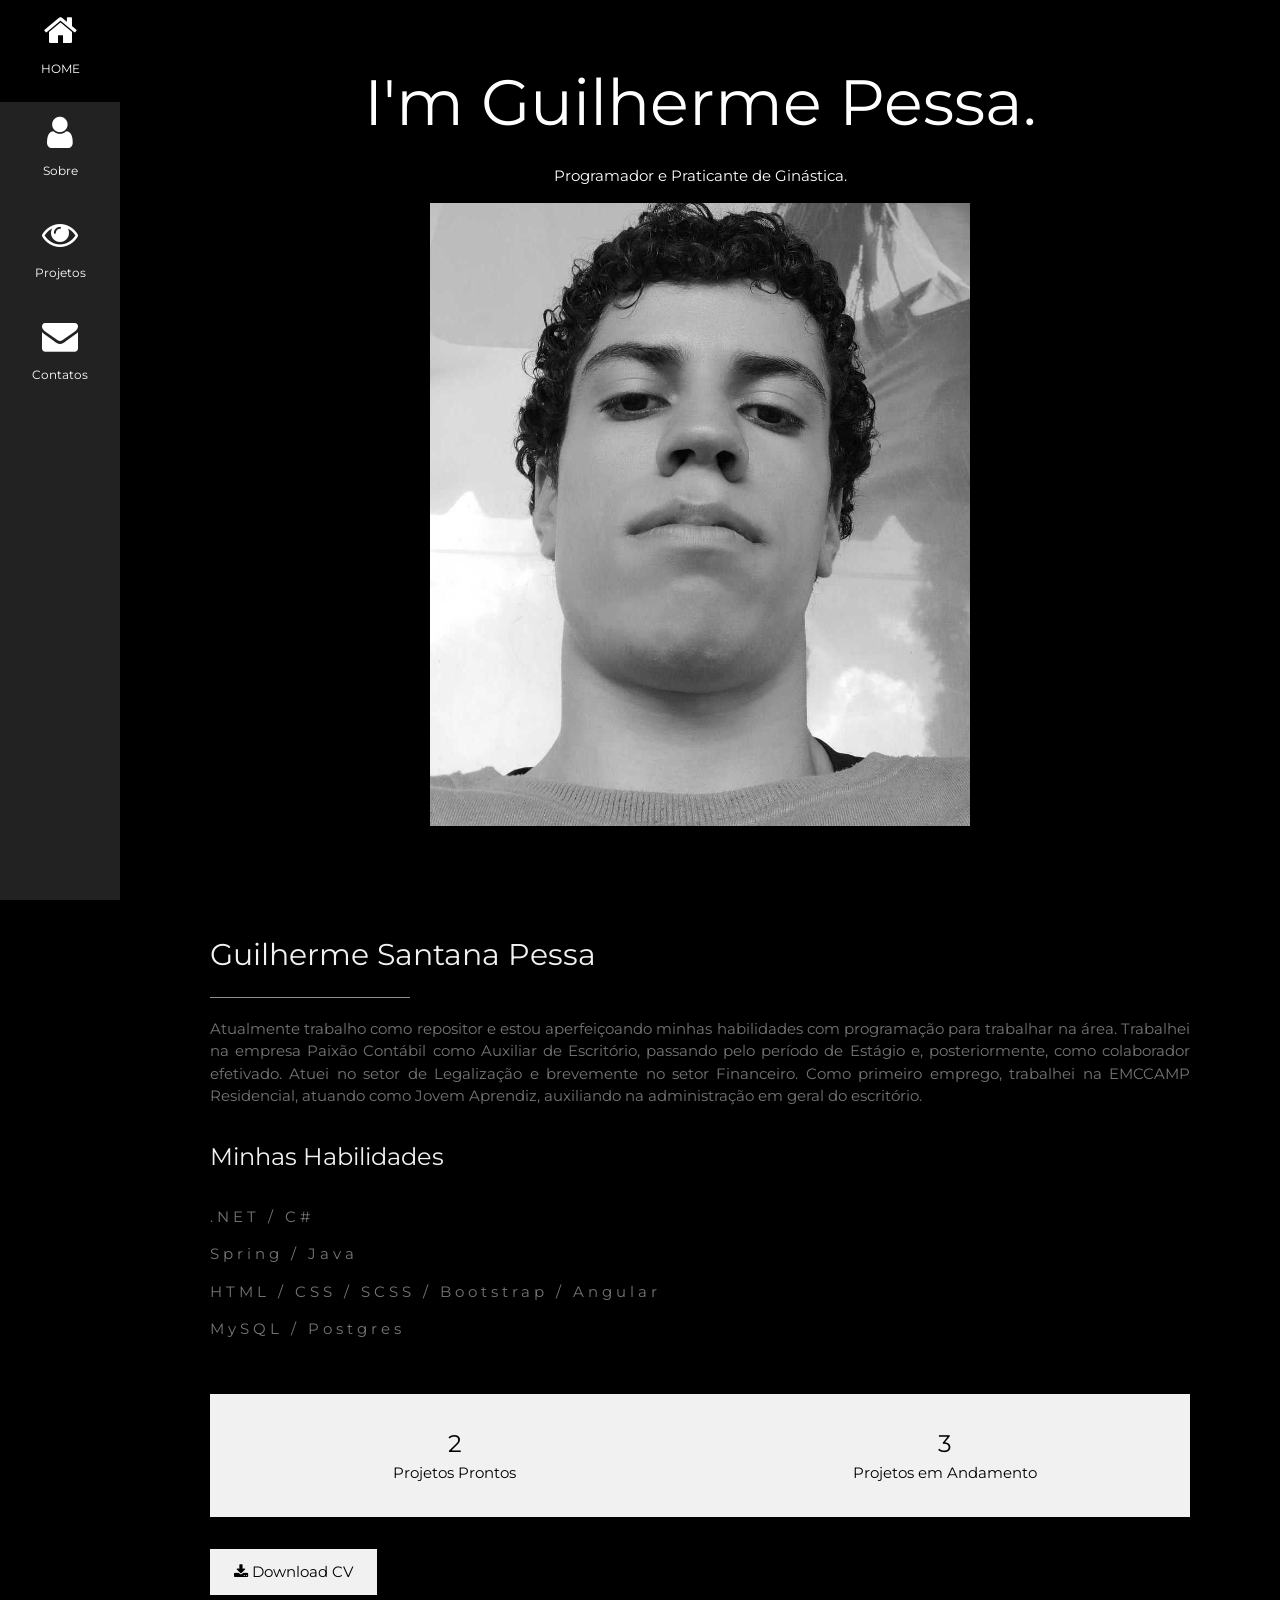
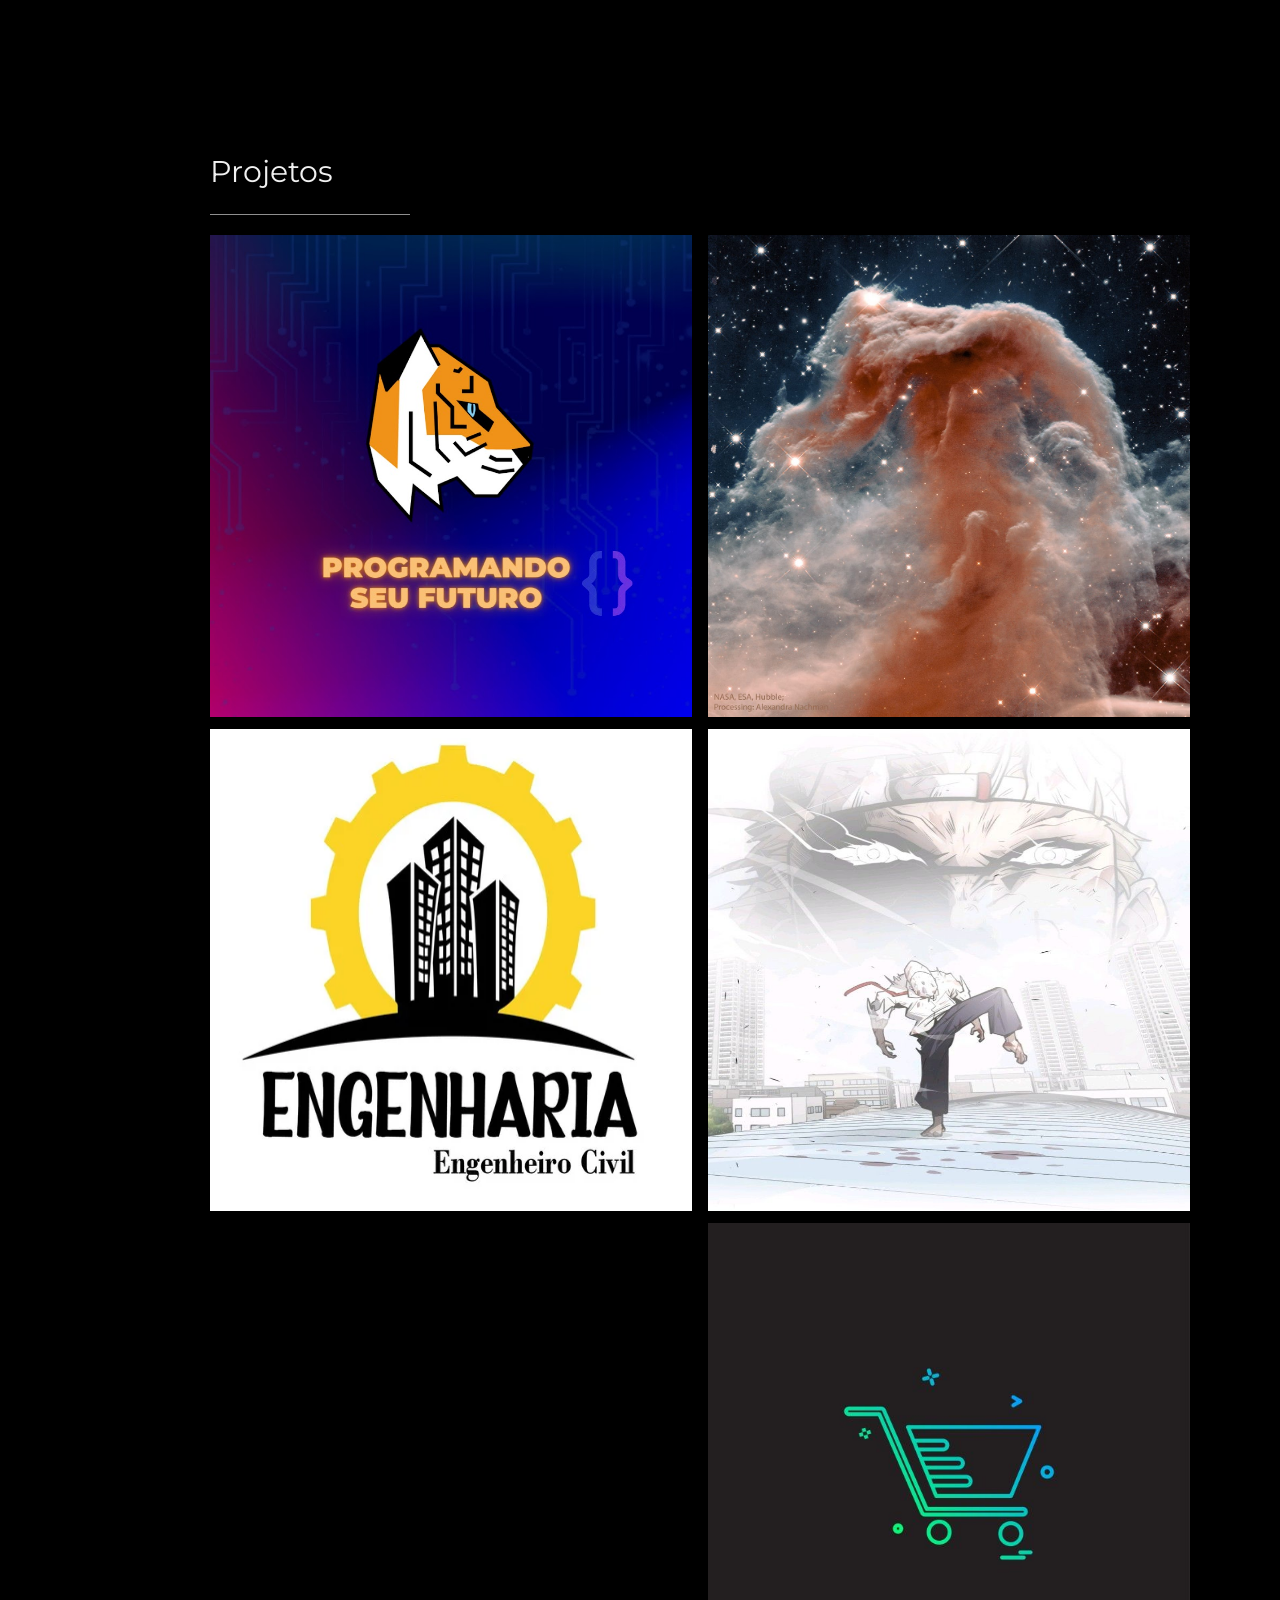
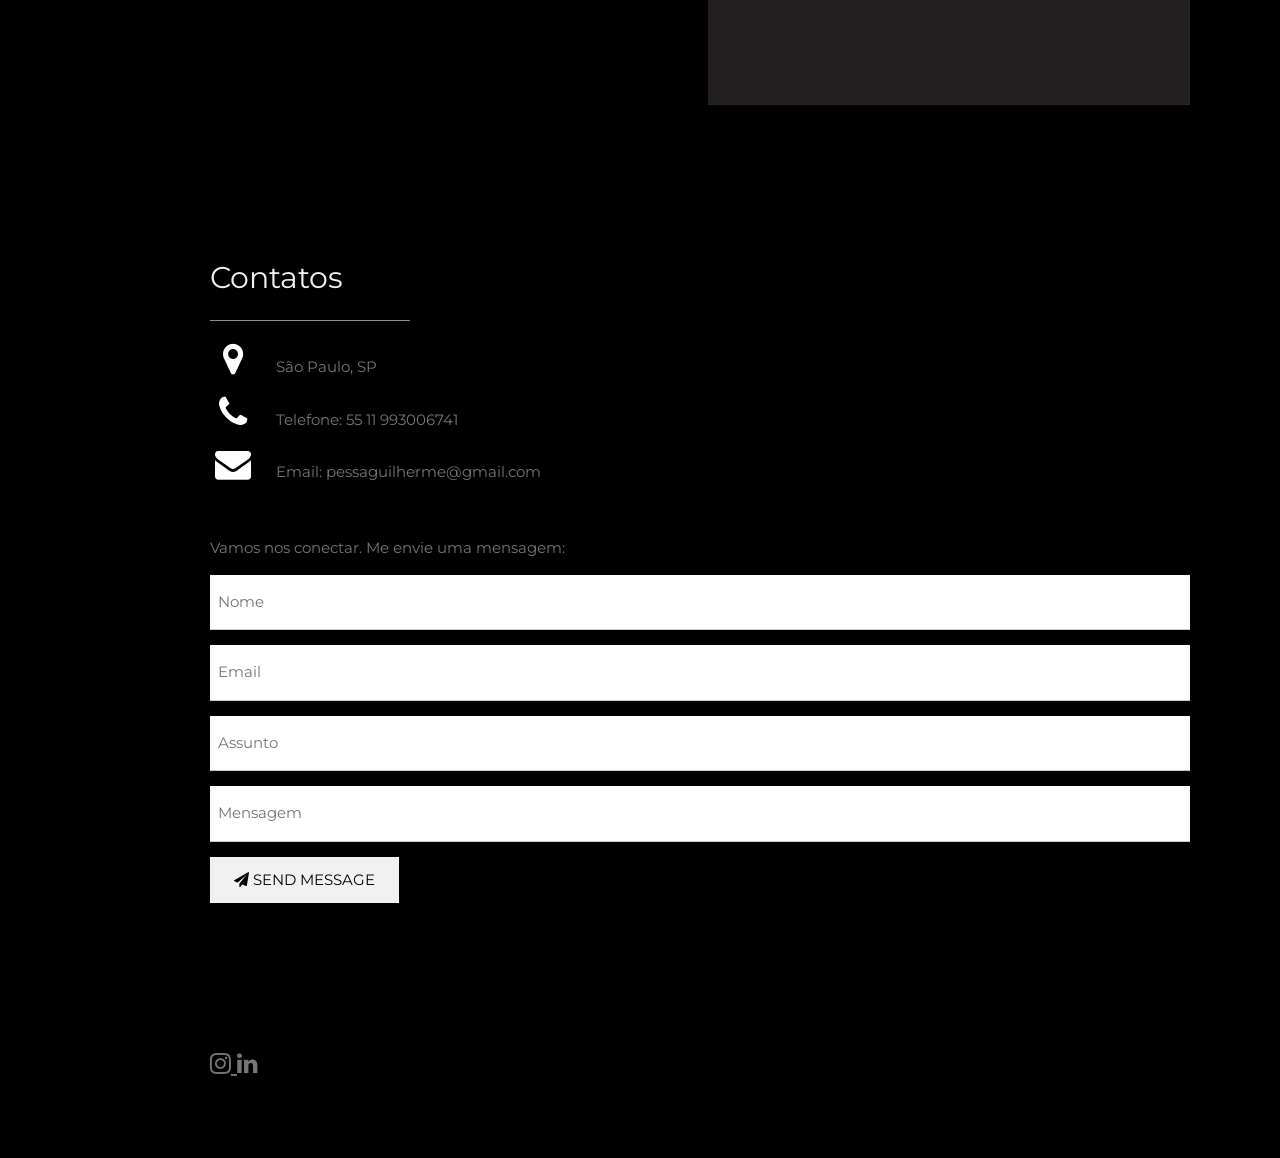
==== index.html @ 7ab14335 "Rename Index.html to index.html" ====
<!DOCTYPE html>
<html lang="pt-BR">
  <head>
    <title>W3.CSS Template</title>
    <meta charset="UTF-8" />
    <meta name="viewport" content="width=device-width, initial-scale=1" />
    <link rel="stylesheet" href="https://www.w3schools.com/w3css/4/w3.css" />
    <link rel="stylesheet" href="style.css" />
    <link
      rel="stylesheet"
      href="https://fonts.googleapis.com/css?family=Montserrat"
    />
    <link
      rel="stylesheet"
      href="https://cdnjs.cloudflare.com/ajax/libs/font-awesome/4.7.0/css/font-awesome.min.css"
    />
  </head>

  <body class="w3-black">
    <nav class="w3-sidebar w3-bar-block w3-small w3-hide-small w3-center">
      <a href="#" class="w3-bar-item w3-button w3-padding-large w3-black">
        <i class="fa fa-home w3-xxlarge"></i>
        <p>HOME</p>
      </a>
      <a
        href="#sobre"
        class="w3-bar-item w3-button w3-padding-large w3-hover-black"
      >
        <i class="fa fa-user w3-xxlarge"></i>
        <p>Sobre</p>
      </a>
      <a
        href="#projetos"
        class="w3-bar-item w3-button w3-padding-large w3-hover-black"
      >
        <i class="fa fa-eye w3-xxlarge"></i>
        <p>Projetos</p>
      </a>
      <a
        href="#contatos"
        class="w3-bar-item w3-button w3-padding-large w3-hover-black"
      >
        <i class="fa fa-envelope w3-xxlarge"></i>
        <p>Contatos</p>
      </a>
    </nav>

    <div class="w3-top w3-hide-large w3-hide-medium" id="myNavbar">
      <div
        class="w3-bar w3-black w3-opacity w3-hover-opacity-off w3-center w3-small"
      >
        <a href="#" class="w3-bar-item w3-button">HOME</a>
        <a href="#sobre" class="w3-bar-item w3-button">Sobre</a>
        <a href="#projetos" class="w3-bar-item w3-button">Projetos</a>
        <a href="#contatos" class="w3-bar-item w3-button">Contatos</a>
      </div>
    </div>

    <div class="w3-padding-large" id="main">
      <header class="w3-container w3-padding-32 w3-center w3-black" id="home">
        <h1 class="w3-jumbo">
          <span class="w3-hide-small">I'm</span> Guilherme Pessa.
        </h1>
        <p>Programador e Praticante de Ginástica.</p>
        <img src="./assets/profile.jpg" alt="Foto de Perfil" class="w3-image" />
      </header>

      <div class="w3-content w3-justify w3-text-grey w3-padding-64" id="sobre">
        <h2 class="w3-text-light-grey">Guilherme Santana Pessa</h2>
        <hr style="width: 200px" class="w3-opacity" />
        <p>
          Atualmente trabalho como repositor e estou aperfeiçoando minhas
          habilidades com programação para trabalhar na área. Trabalhei na
          empresa Paixão Contábil como Auxiliar de Escritório, passando pelo
          período de Estágio e, posteriormente, como colaborador efetivado.
          Atuei no setor de Legalização e brevemente no setor Financeiro. Como
          primeiro emprego, trabalhei na EMCCAMP Residencial, atuando como Jovem
          Aprendiz, auxiliando na administração em geral do escritório.
        </p>
        <h3 class="w3-padding-16 w3-text-light-grey">Minhas Habilidades</h3>
        <p class="w3-wide">.NET / C#</p>
        <p class="w3-wide">Spring / Java</p>
        <p class="w3-wide">HTML / CSS / SCSS / Bootstrap / Angular</p>
        <p class="w3-wide">MySQL / Postgres</p>
        <br />

        <div class="w3-row w3-center w3-padding-16 w3-section w3-light-grey">
          <div class="w3-half w3-section">
            <span class="w3-xlarge">2</span><br />
            Projetos Prontos
          </div>
          <div class="w3-half w3-section">
            <span class="w3-xlarge">3</span><br />
            Projetos em Andamento
          </div>
        </div>

        <button class="w3-button w3-light-grey w3-padding-large w3-section">
          <i class="fa fa-download"></i> Download CV
        </button>
      </div>

      <div class="w3-padding-64 w3-content" id="projetos">
        <h2 class="w3-text-light-grey">Projetos</h2>
        <hr style="width: 200px" class="w3-opacity" />

        <div class="w3-row-padding" style="margin: 0 -16px">
          <div class="w3-half">
            <a
              href="https://www.vestibulandosdacidadania.org/programando-seu-futuro/"
              target="_blank"
            >
              <img
                src="./assets/programando-seu-fuuturo.jpg"
                alt="Site do curso programando se futuro"
              />
            </a>

            <a
              href="https://bretas-construcoes-e-reformas.vercel.app/"
              target="_blank"
            >
              <img
                src="./assets/bretas.png"
                alt="Site da empresa bretas construções e reformas"
              />
            </a>
          </div>

          <div class="w3-half">
            <a href="https://github.com/GuiArmanLi/Planets" target="_blank">
              <img
                src="./assets/nasa-api.png"
                alt="Foto do projeto de consumo da API da NASA"
              />
            </a>

            <a
              href="https://github.com/GuiArmanLi/DesignPatterns"
              target="_blank"
            >
              <img
                src="./assets/monitor-project.jpg"
                alt=" Foto do projeto de site monitorador de mangas"
              />
            </a>

            <a
              href="https://github.com/GuiArmanLi/WebStore"
              target="_blank"
            ></a>
            <img src="./assets/web-store.jpg" alt="Foto da web store" />
          </div>
        </div>
      </div>

      <div class="w3-padding-64 w3-content w3-text-grey" id="contatos">
        <h2 class="w3-text-light-grey">Contatos</h2>
        <hr style="width: 200px" class="w3-opacity" />

        <div class="w3-section">
          <p>
            <i
              class="fa fa-map-marker fa-fw w3-text-white w3-xxlarge w3-margin-right"
            ></i>
            São Paulo, SP
          </p>
          <p>
            <i
              class="fa fa-phone fa-fw w3-text-white w3-xxlarge w3-margin-right"
            ></i>
            Telefone: 55 11 993006741
          </p>
          <p>
            <i
              class="fa fa-envelope fa-fw w3-text-white w3-xxlarge w3-margin-right"
            >
            </i>
            Email: pessaguilherme@gmail.com
          </p>
        </div>
        <br />
        <p>Vamos nos conectar. Me envie uma mensagem:</p>

        <form action="/action_page.php" target="_blank">
          <p>
            <input
              class="w3-input w3-padding-16"
              type="text"
              placeholder="Nome"
              required
              name="Name"
            />
          </p>
          <p>
            <input
              class="w3-input w3-padding-16"
              type="text"
              placeholder="Email"
              required
              name="Email"
            />
          </p>
          <p>
            <input
              class="w3-input w3-padding-16"
              type="text"
              placeholder="Assunto"
              required
              name="Subject"
            />
          </p>
          <p>
            <input
              class="w3-input w3-padding-16"
              type="text"
              placeholder="Mensagem"
              required
              name="Message"
            />
          </p>
          <p>
            <button
              class="w3-button w3-light-grey w3-padding-large"
              type="submit"
            >
              <i class="fa fa-paper-plane"></i> SEND MESSAGE
            </button>
          </p>
        </form>
      </div>

      <footer class="w3-content w3-padding-64 w3-text-grey w3-xlarge">
        <a href="https://www.instagram.com/guiarmanli/">
          <i class="fa fa-instagram w3-hover-opacity"></i>
        </a>
        <a
          href="https://www.linkedin.com/in/guilherme-santana-pessa-5a6a72170/"
        >
          <i class="fa fa-linkedin w3-hover-opacity"></i>
        </a>
      </footer>
    </div>
  </body>
</html>
---- style.css ----
body,
h1,
h2,
h3,
h4,
h5,
h6 {
  font-family: "Montserrat", sans-serif;
}

img {
  width: 100%;
}

header img {
  width: 50%;
}

#myNavbar a {
  width: 25% !important;
}

#projetos img {
  width: 100%;
  aspect-ratio: 1;
}

.w3-row-padding img {
  margin-bottom: 12px;
}
/* Set the width of the sidebar to 120px */
.w3-sidebar {
  width: 120px;
  background: #222;
}
/* Add a left margin to the "page content" that matches the width of the sidebar (120px) */
#main {
  margin-left: 120px;
}
/* Remove margins from "page content" on small screens */
@media only screen and (max-width: 600px) {
  #main {
    margin-left: 0;
  }
}
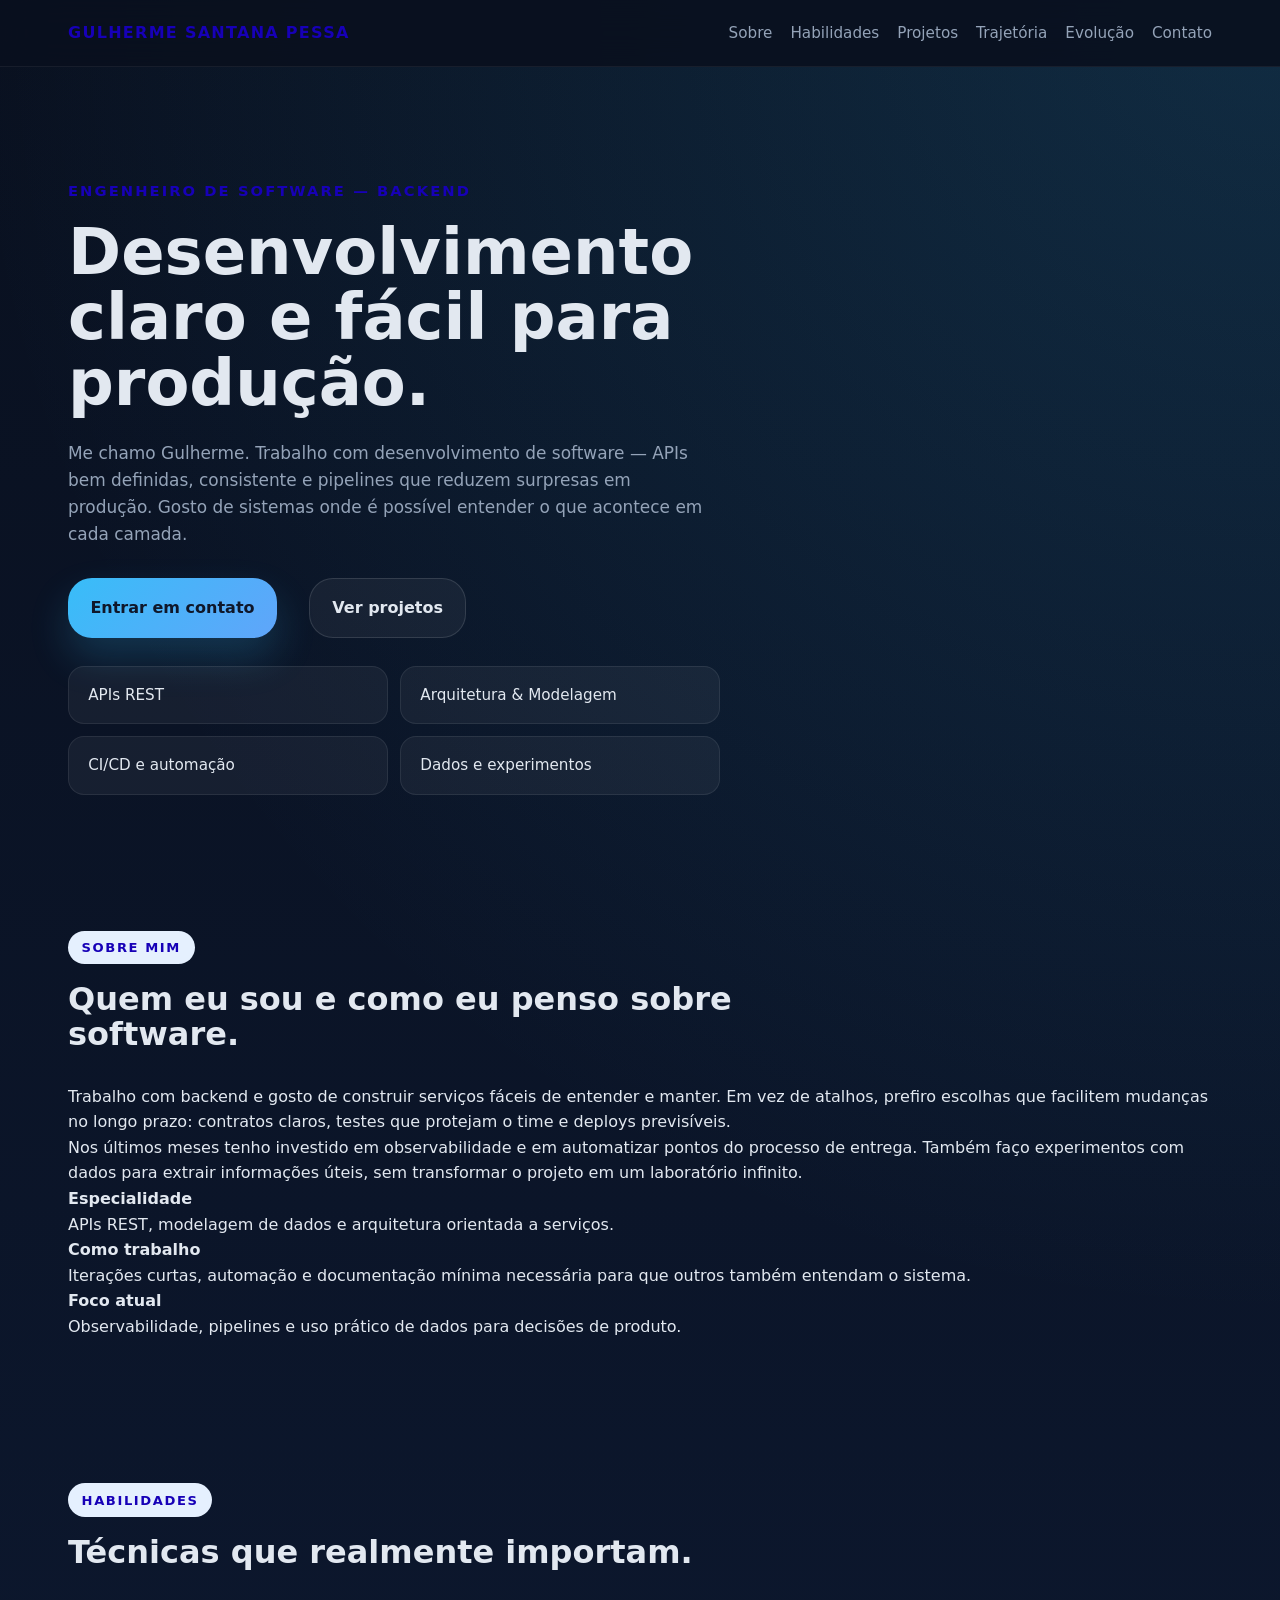
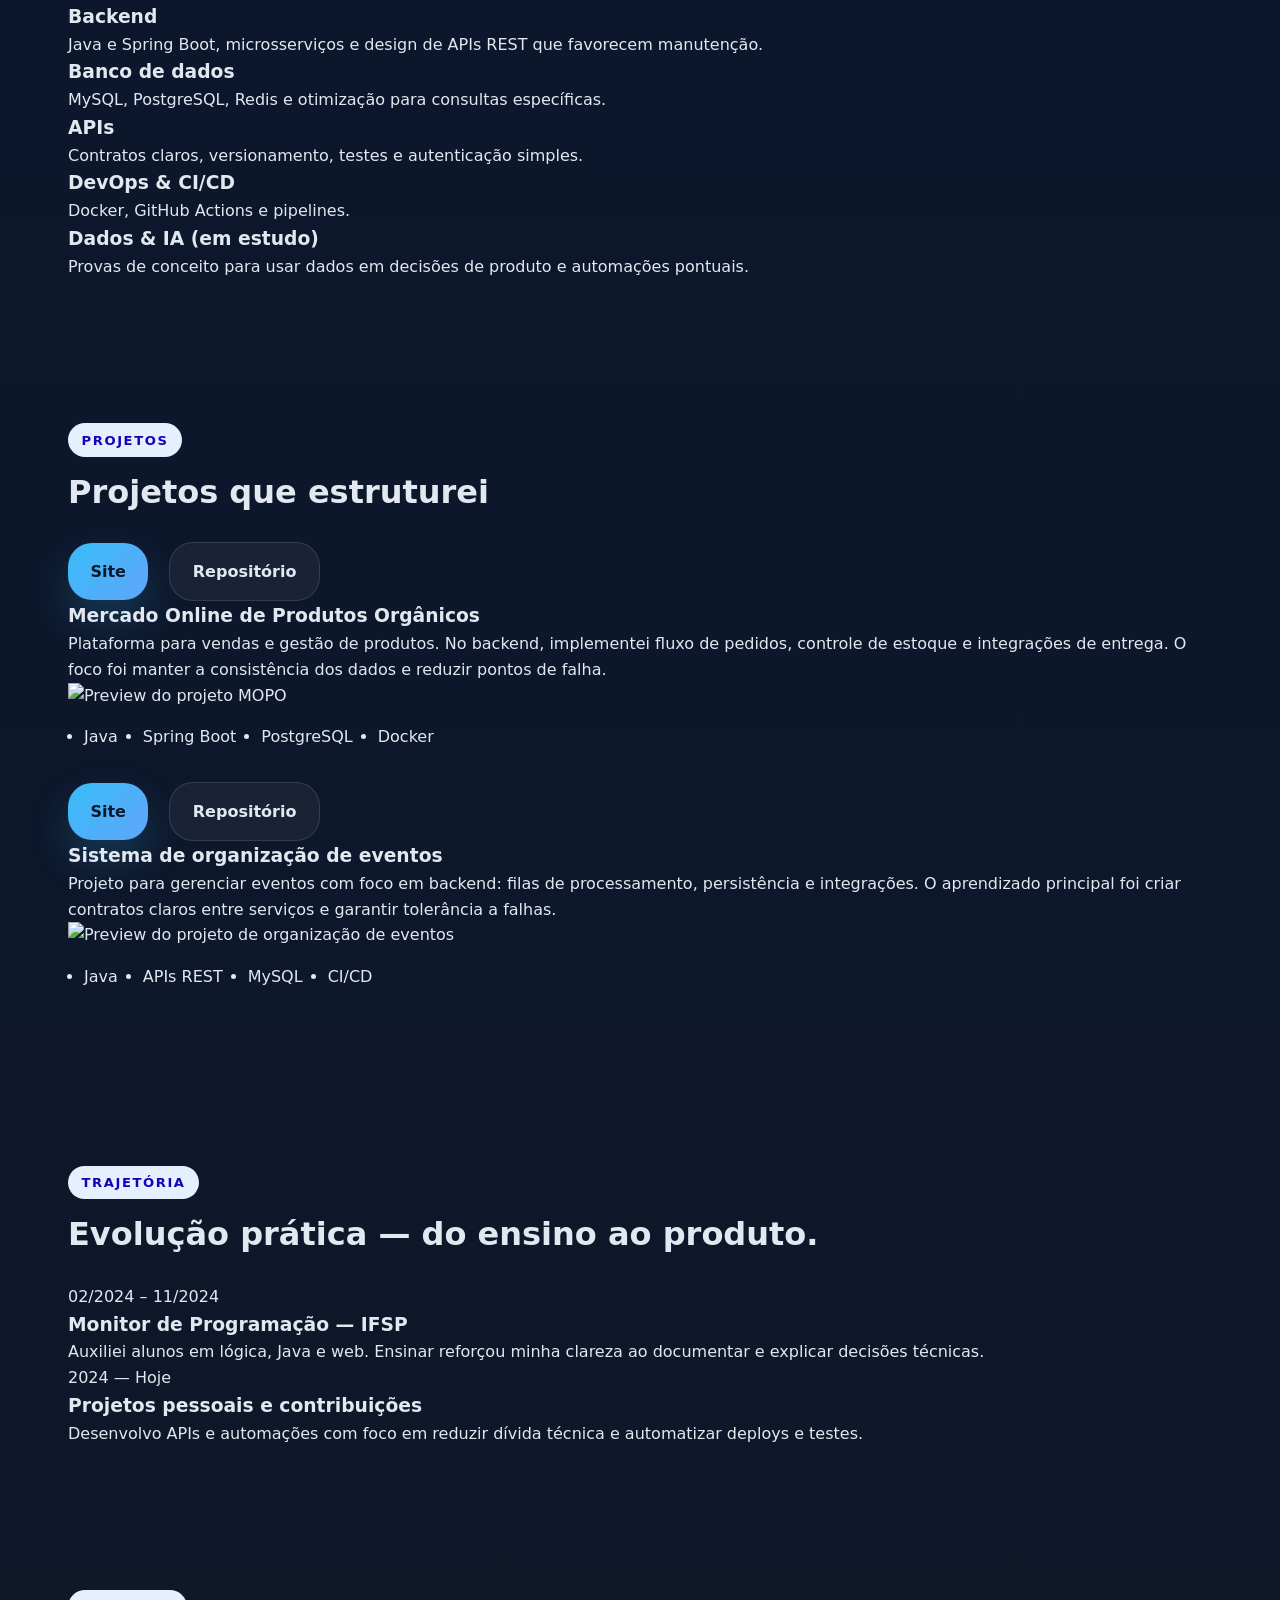
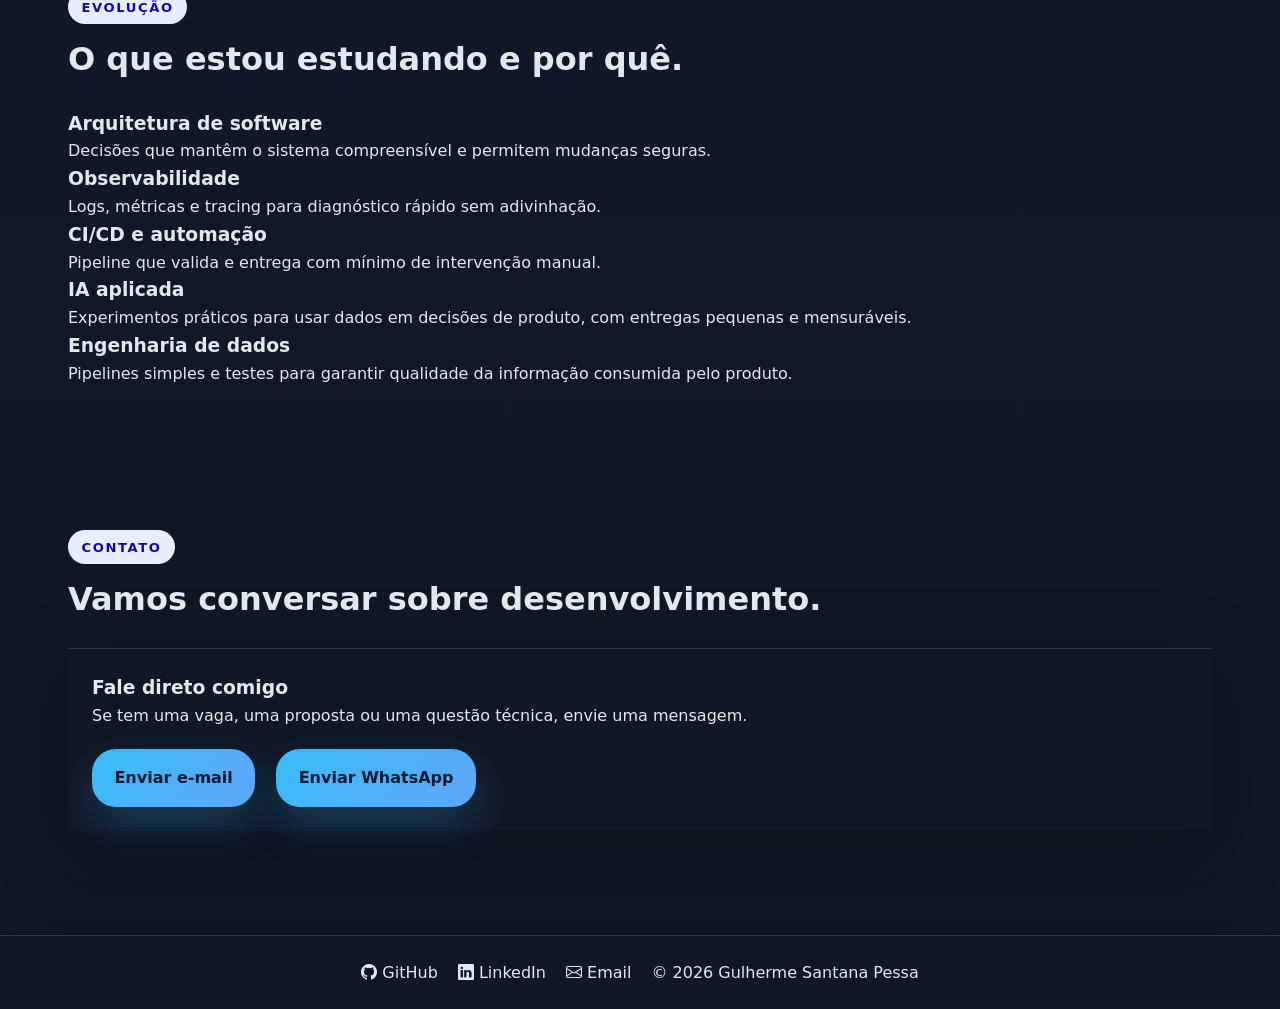
==== commit 210ccc91: "refactor: reestrutura para um novo site" ====
--- a/index.html
+++ b/index.html
@@ -1,245 +1,270 @@
 <!DOCTYPE html>
 <html lang="pt-BR">
-  <head>
-    <title>W3.CSS Template</title>
-    <meta charset="UTF-8" />
-    <meta name="viewport" content="width=device-width, initial-scale=1" />
-    <link rel="stylesheet" href="https://www.w3schools.com/w3css/4/w3.css" />
-    <link rel="stylesheet" href="style.css" />
-    <link
-      rel="stylesheet"
-      href="https://fonts.googleapis.com/css?family=Montserrat"
-    />
-    <link
-      rel="stylesheet"
-      href="https://cdnjs.cloudflare.com/ajax/libs/font-awesome/4.7.0/css/font-awesome.min.css"
-    />
-  </head>
-
-  <body class="w3-black">
-    <nav class="w3-sidebar w3-bar-block w3-small w3-hide-small w3-center">
-      <a href="#" class="w3-bar-item w3-button w3-padding-large w3-black">
-        <i class="fa fa-home w3-xxlarge"></i>
-        <p>HOME</p>
-      </a>
-      <a
-        href="#sobre"
-        class="w3-bar-item w3-button w3-padding-large w3-hover-black"
-      >
-        <i class="fa fa-user w3-xxlarge"></i>
-        <p>Sobre</p>
-      </a>
-      <a
-        href="#projetos"
-        class="w3-bar-item w3-button w3-padding-large w3-hover-black"
-      >
-        <i class="fa fa-eye w3-xxlarge"></i>
-        <p>Projetos</p>
-      </a>
-      <a
-        href="#contatos"
-        class="w3-bar-item w3-button w3-padding-large w3-hover-black"
-      >
-        <i class="fa fa-envelope w3-xxlarge"></i>
-        <p>Contatos</p>
-      </a>
-    </nav>
-
-    <div class="w3-top w3-hide-large w3-hide-medium" id="myNavbar">
-      <div
-        class="w3-bar w3-black w3-opacity w3-hover-opacity-off w3-center w3-small"
-      >
-        <a href="#" class="w3-bar-item w3-button">HOME</a>
-        <a href="#sobre" class="w3-bar-item w3-button">Sobre</a>
-        <a href="#projetos" class="w3-bar-item w3-button">Projetos</a>
-        <a href="#contatos" class="w3-bar-item w3-button">Contatos</a>
-      </div>
+
+<head>
+  <meta charset="UTF-8" />
+  <meta name="viewport" content="width=device-width, initial-scale=1.0" />
+  <title>Gulherme Santana Pessa | Engenheiro de Software</title>
+  <meta name="description"
+    content="Portfólio de Gulherme Santana Pessa — desenvolvedor backend focado em APIs, modelagem de dados e automação de entrega." />
+  <meta name="keywords" content="backend, Java, Spring Boot, CI/CD, arquitetura de software, dados" />
+  <meta name="theme-color" content="#0f172a" />
+  <link rel="shortcut icon" href="assets/icon.png" />
+  <link rel="stylesheet" href="./style/style.css" />
+  <link rel="stylesheet" href="https://cdn.jsdelivr.net/npm/bootstrap-icons@1.13.1/font/bootstrap-icons.min.css">
+</head>
+
+<body>
+  <header class="site-header">
+    <div class="header-inner">
+      <a class="brand" href="#home">Gulherme Santana Pessa</a>
+      <nav aria-label="Navegação principal">
+        <ul class="nav-list">
+          <li><a href="#sobre">Sobre</a></li>
+          <li><a href="#habilidades">Habilidades</a></li>
+          <li><a href="#projetos">Projetos</a></li>
+          <li><a href="#experiencia">Trajetória</a></li>
+          <li><a href="#evolucao">Evolução</a></li>
+          <li><a href="#contato">Contato</a></li>
+        </ul>
+      </nav>
     </div>
-
-    <div class="w3-padding-large" id="main">
-      <header class="w3-container w3-padding-32 w3-center w3-black" id="home">
-        <h1 class="w3-jumbo">
-          <span class="w3-hide-small">I'm</span> Guilherme Pessa.
-        </h1>
-        <p>Programador e Praticante de Ginástica.</p>
-        <img src="./assets/profile.jpg" alt="Foto de Perfil" class="w3-image" />
-      </header>
-
-      <div class="w3-content w3-justify w3-text-grey w3-padding-64" id="sobre">
-        <h2 class="w3-text-light-grey">Guilherme Santana Pessa</h2>
-        <hr style="width: 200px" class="w3-opacity" />
-        <p>
-          Atualmente trabalho como repositor e estou aperfeiçoando minhas
-          habilidades com programação para trabalhar na área. Trabalhei na
-          empresa Paixão Contábil como Auxiliar de Escritório, passando pelo
-          período de Estágio e, posteriormente, como colaborador efetivado.
-          Atuei no setor de Legalização e brevemente no setor Financeiro. Como
-          primeiro emprego, trabalhei na EMCCAMP Residencial, atuando como Jovem
-          Aprendiz, auxiliando na administração em geral do escritório.
+  </header>
+
+  <main>
+    <section class="hero" id="home" aria-labelledby="hero-title">
+      <div class="hero-copy">
+        <p class="eyebrow">Engenheiro de Software — Backend</p>
+        <h1 id="hero-title">Desenvolvimento claro e fácil para produção.</h1>
+        <p class="hero-description">
+          Me chamo Gulherme. Trabalho com desenvolvimento de software — APIs bem definidas, consistente e pipelines que
+          reduzem surpresas em produção. Gosto de sistemas onde é possível entender o que acontece em cada camada.
         </p>
-        <h3 class="w3-padding-16 w3-text-light-grey">Minhas Habilidades</h3>
-        <p class="w3-wide">.NET / C#</p>
-        <p class="w3-wide">Spring / Java</p>
-        <p class="w3-wide">HTML / CSS / SCSS / Bootstrap / Angular</p>
-        <p class="w3-wide">MySQL / Postgres</p>
-        <br />
-
-        <div class="w3-row w3-center w3-padding-16 w3-section w3-light-grey">
-          <div class="w3-half w3-section">
-            <span class="w3-xlarge">2</span><br />
-            Projetos Prontos
-          </div>
-          <div class="w3-half w3-section">
-            <span class="w3-xlarge">3</span><br />
-            Projetos em Andamento
-          </div>
-        </div>
-
-        <button class="w3-button w3-light-grey w3-padding-large w3-section">
-          <i class="fa fa-download"></i> Download CV
-        </button>
-      </div>
-
-      <div class="w3-padding-64 w3-content" id="projetos">
-        <h2 class="w3-text-light-grey">Projetos</h2>
-        <hr style="width: 200px" class="w3-opacity" />
-
-        <div class="w3-row-padding" style="margin: 0 -16px">
-          <div class="w3-half">
-            <a
-              href="https://www.vestibulandosdacidadania.org/programando-seu-futuro/"
-              target="_blank"
-            >
-              <img
-                src="./assets/programando-seu-fuuturo.jpg"
-                alt="Site do curso programando se futuro"
-              />
-            </a>
-
-            <a
-              href="https://bretas-construcoes-e-reformas.vercel.app/"
-              target="_blank"
-            >
-              <img
-                src="./assets/bretas.png"
-                alt="Site da empresa bretas construções e reformas"
-              />
-            </a>
-          </div>
-
-          <div class="w3-half">
-            <a href="https://github.com/GuiArmanLi/Planets" target="_blank">
-              <img
-                src="./assets/nasa-api.png"
-                alt="Foto do projeto de consumo da API da NASA"
-              />
-            </a>
-
-            <a
-              href="https://github.com/GuiArmanLi/DesignPatterns"
-              target="_blank"
-            >
-              <img
-                src="./assets/monitor-project.jpg"
-                alt=" Foto do projeto de site monitorador de mangas"
-              />
-            </a>
-
-            <a
-              href="https://github.com/GuiArmanLi/WebStore"
-              target="_blank"
-            ></a>
-            <img src="./assets/web-store.jpg" alt="Foto da web store" />
-          </div>
-        </div>
-      </div>
-
-      <div class="w3-padding-64 w3-content w3-text-grey" id="contatos">
-        <h2 class="w3-text-light-grey">Contatos</h2>
-        <hr style="width: 200px" class="w3-opacity" />
-
-        <div class="w3-section">
+        <div class="hero-actions">
+          <a class="button primary" href="mailto:guilhermesantanapessa12@gmail.com">Entrar em contato</a>
+          <a class="button secondary" href="#projetos">Ver projetos</a>
+        </div>
+        <div class="hero-highlights" aria-label="Destaques profissionais">
+          <span>APIs REST</span>
+          <span>Arquitetura & Modelagem</span>
+          <span>CI/CD e automação</span>
+          <span>Dados e experimentos</span>
+        </div>
+      </div>
+    </section>
+
+    <section class="about section" id="sobre" aria-labelledby="sobre-title">
+      <div class="section-header">
+        <span class="section-label">Sobre mim</span>
+        <h2 id="sobre-title">Quem eu sou e como eu penso sobre software.</h2>
+      </div>
+      <div class="about-grid">
+        <div>
           <p>
-            <i
-              class="fa fa-map-marker fa-fw w3-text-white w3-xxlarge w3-margin-right"
-            ></i>
-            São Paulo, SP
+            Trabalho com backend e gosto de construir serviços fáceis de entender e manter. Em vez de atalhos, prefiro
+            escolhas que facilitem mudanças no longo prazo: contratos claros, testes que protejam o time e deploys
+            previsíveis.
           </p>
           <p>
-            <i
-              class="fa fa-phone fa-fw w3-text-white w3-xxlarge w3-margin-right"
-            ></i>
-            Telefone: 55 11 993006741
+            Nos últimos meses tenho investido em observabilidade e em automatizar pontos do processo de entrega. Também
+            faço experimentos com dados para extrair informações úteis, sem transformar o projeto em um laboratório
+            infinito.
           </p>
-          <p>
-            <i
-              class="fa fa-envelope fa-fw w3-text-white w3-xxlarge w3-margin-right"
-            >
-            </i>
-            Email: pessaguilherme@gmail.com
-          </p>
-        </div>
-        <br />
-        <p>Vamos nos conectar. Me envie uma mensagem:</p>
-
-        <form action="/action_page.php" target="_blank">
-          <p>
-            <input
-              class="w3-input w3-padding-16"
-              type="text"
-              placeholder="Nome"
-              required
-              name="Name"
-            />
-          </p>
-          <p>
-            <input
-              class="w3-input w3-padding-16"
-              type="text"
-              placeholder="Email"
-              required
-              name="Email"
-            />
-          </p>
-          <p>
-            <input
-              class="w3-input w3-padding-16"
-              type="text"
-              placeholder="Assunto"
-              required
-              name="Subject"
-            />
-          </p>
-          <p>
-            <input
-              class="w3-input w3-padding-16"
-              type="text"
-              placeholder="Mensagem"
-              required
-              name="Message"
-            />
-          </p>
-          <p>
-            <button
-              class="w3-button w3-light-grey w3-padding-large"
-              type="submit"
-            >
-              <i class="fa fa-paper-plane"></i> SEND MESSAGE
-            </button>
-          </p>
-        </form>
-      </div>
-
-      <footer class="w3-content w3-padding-64 w3-text-grey w3-xlarge">
-        <a href="https://www.instagram.com/guiarmanli/">
-          <i class="fa fa-instagram w3-hover-opacity"></i>
-        </a>
-        <a
-          href="https://www.linkedin.com/in/guilherme-santana-pessa-5a6a72170/"
-        >
-          <i class="fa fa-linkedin w3-hover-opacity"></i>
-        </a>
-      </footer>
+        </div>
+        <div class="about-list">
+          <div>
+            <strong>Especialidade</strong>
+            <p>APIs REST, modelagem de dados e arquitetura orientada a serviços.</p>
+          </div>
+          <div>
+            <strong>Como trabalho</strong>
+            <p>Iterações curtas, automação e documentação mínima necessária para que outros também entendam o sistema.
+            </p>
+          </div>
+          <div>
+            <strong>Foco atual</strong>
+            <p>Observabilidade, pipelines e uso prático de dados para decisões de produto.</p>
+          </div>
+        </div>
+      </div>
+    </section>
+
+    <section class="skills section" id="habilidades" aria-labelledby="skills-title">
+      <div class="section-header">
+        <span class="section-label">Habilidades</span>
+        <h2 id="skills-title">Técnicas que realmente importam.</h2>
+      </div>
+      <div class="skills-grid">
+        <article class="skill-card">
+          <h3>Backend</h3>
+          <p>Java e Spring Boot, microsserviços e design de APIs REST que favorecem manutenção.</p>
+        </article>
+        <article class="skill-card">
+          <h3>Banco de dados</h3>
+          <p>MySQL, PostgreSQL, Redis e otimização para consultas específicas.</p>
+        </article>
+        <article class="skill-card">
+          <h3>APIs</h3>
+          <p>Contratos claros, versionamento, testes e autenticação simples.</p>
+        </article>
+        <article class="skill-card">
+          <h3>DevOps & CI/CD</h3>
+          <p>Docker, GitHub Actions e pipelines.</p>
+        </article>
+        <article class="skill-card">
+          <h3>Dados & IA (em estudo)</h3>
+          <p>Provas de conceito para usar dados em decisões de produto e automações pontuais.</p>
+        </article>
+      </div>
+    </section>
+
+    <section class="projects section" id="projetos" aria-labelledby="projects-title">
+      <div class="section-header">
+        <span class="section-label">Projetos</span>
+        <h2 id="projects-title">Projetos que estruturei</h2>
+      </div>
+      <div class="projects-grid">
+        <article class="project-card">
+          <div class="project-meta">
+            <div class="project-links">
+              <a href="https://mopo.app.br" target="_blank" rel="noopener" class="button primary">Site</a>
+              <a href="https://github.com/armanli/sistema-de-organizacao-de-eventos" target="_blank" rel="noopener"
+                class="button secondary">Repositório</a>
+            </div>
+          </div>
+          <h3>Mercado Online de Produtos Orgânicos</h3>
+          <p>Plataforma para vendas e gestão de produtos. No backend, implementei fluxo de pedidos, controle de estoque
+            e integrações de entrega. O foco foi manter a consistência dos dados e reduzir pontos de falha.</p>
+          <img src="./assets/preview-mopo.png" alt="Preview do projeto MOPO" />
+          <div class="project-stack">
+            <ul class="project-stack-list">
+              <li>Java</li>
+              <li>Spring Boot</li>
+              <li>PostgreSQL</li>
+              <li>Docker</li>
+            </ul>
+          </div>
+        </article>
+
+        <article class="project-card">
+          <div class="project-meta">
+            <div class="project-links">
+              <a href="https://github.com/armanli/sistema-de-organizacao-de-eventos" target="_blank" rel="noopener"
+                class="button primary">Site</a>
+              <a href="https://github.com/armanli/sistema-de-organizacao-de-eventos" target="_blank" rel="noopener"
+                class="button secondary">Repositório</a>
+            </div>
+          </div>
+          <h3>Sistema de organização de eventos</h3>
+          <p>Projeto para gerenciar eventos com foco em backend: filas de processamento, persistência e integrações. O
+            aprendizado principal foi criar contratos claros entre serviços e garantir tolerância a falhas.</p>
+          <img src="./assets/preview-restaurant.png" alt="Preview do projeto de organização de eventos" />
+          <div class="project-stack">
+            <ul class="project-stack-list">
+              <li>Java</li>
+              <li>APIs REST</li>
+              <li>MySQL</li>
+              <li>CI/CD</li>
+            </ul>
+          </div>
+        </article>
+      </div>
+    </section>
+
+    <section class="experience section" id="experiencia" aria-labelledby="experience-title">
+      <div class="section-header">
+        <span class="section-label">Trajetória</span>
+        <h2 id="experience-title">Evolução prática — do ensino ao produto.</h2>
+      </div>
+      <div class="timeline">
+        <div class="timeline-item">
+          <span class="timeline-date">02/2024 – 11/2024</span>
+          <div>
+            <h3>Monitor de Programação — IFSP</h3>
+            <p>Auxiliei alunos em lógica, Java e web. Ensinar reforçou minha clareza ao documentar e explicar decisões
+              técnicas.</p>
+          </div>
+        </div>
+        <div class="timeline-item">
+          <span class="timeline-date">2024 — Hoje</span>
+          <div>
+            <h3>Projetos pessoais e contribuições</h3>
+            <p>Desenvolvo APIs e automações com foco em reduzir dívida técnica e automatizar deploys e testes.</p>
+          </div>
+        </div>
+      </div>
+    </section>
+
+    <section class="growth section" id="evolucao" aria-labelledby="growth-title">
+      <div class="section-header">
+        <span class="section-label">Evolução</span>
+        <h2 id="growth-title">O que estou estudando e por quê.</h2>
+      </div>
+      <div class="growth-grid">
+        <div class="growth-card">
+          <h3>Arquitetura de software</h3>
+          <p>Decisões que mantêm o sistema compreensível e permitem mudanças seguras.</p>
+        </div>
+        <div class="growth-card">
+          <h3>Observabilidade</h3>
+          <p>Logs, métricas e tracing para diagnóstico rápido sem adivinhação.</p>
+        </div>
+        <div class="growth-card">
+          <h3>CI/CD e automação</h3>
+          <p>Pipeline que valida e entrega com mínimo de intervenção manual.</p>
+        </div>
+        <div class="growth-card">
+          <h3>IA aplicada</h3>
+          <p>Experimentos práticos para usar dados em decisões de produto, com entregas pequenas e mensuráveis.</p>
+        </div>
+        <div class="growth-card">
+          <h3>Engenharia de dados</h3>
+          <p>Pipelines simples e testes para garantir qualidade da informação consumida pelo produto.</p>
+        </div>
+      </div>
+    </section>
+
+    <section class="contact section" id="contato" aria-labelledby="contact-title">
+      <div class="section-header">
+        <span class="section-label">Contato</span>
+        <h2 id="contact-title">Vamos conversar sobre desenvolvimento.</h2>
+      </div>
+      <div class="contact-grid">
+        <div class="contact-card" style="display: flex; flex-direction: column;">
+          <div>
+            <h3>Fale direto comigo</h3>
+            <p>Se tem uma vaga, uma proposta ou uma questão técnica, envie uma mensagem.</p>
+          </div>
+
+          <div>
+            <a class="button primary" href="mailto:guilhermesantanapessa12@gmail.com">Enviar e-mail</a>
+            <a class="button primary" href="https://wa.me/5511915144268">Enviar WhatsApp</a>
+          </div>
+        </div>
+      </div>
+    </section>
+  </main>
+
+  <footer class="site-footer">
+
+    <div class="contact-card contact-links">
+      <div>
+        <a href="https://github.com/armanli" target="_blank" rel="noopener"><i class="bi bi-github"></i> GitHub</a>
+      </div>
+      <div>
+        <a href="https://www.linkedin.com/in/guiarmanli/" target="_blank" rel="noopener"><i class="bi bi-linkedin"></i>
+          LinkedIn</a>
+      </div>
+      <div>
+        <a href="mailto:guilhermesantanapessa12@gmail.com"><i class="bi bi-envelope"></i> Email</a>
+      </div>
+      <div>
+        <p>&copy; 2026 Gulherme Santana Pessa</p>
+      </div>
     </div>
-  </body>
-</html>
+  </footer>
+
+  <script src="dist/js/site.js" defer></script>
+</body>
+
+</html>
--- a/style/style.css
+++ b/style/style.css
@@ -0,0 +1,456 @@
+@charset "UTF-8";
+
+/* --- Fontes e Ícones --- */
+@font-face {
+    font-family: fontello;
+    src: url(../../font/fontello.eot?32003456);
+    src: url(../../font/fontello.eot?32003456#iefix) format("embedded-opentype"),
+        url(../../font/fontello.woff?32003456) format("woff"),
+        url(../../font/fontello.ttf?32003456) format("truetype"),
+        url(../../font/fontello.svg?32003456#fontello) format("svg");
+    font-weight: 400;
+    font-style: normal;
+}
+
+[class*=" icon-"]:before,
+[class^=icon-]:before {
+    font-family: fontello;
+    font-style: normal;
+    font-weight: 400;
+    speak: none;
+    display: inline-block;
+    text-decoration: inherit;
+    width: 1em;
+    margin-right: .2em;
+    text-align: center;
+    font-variant: normal;
+    text-transform: none;
+    line-height: 1em;
+    margin-left: .2em;
+    -webkit-font-smoothing: antialiased;
+    -moz-osx-font-smoothing: grayscale;
+}
+
+.icon-wechat:before {
+    content: '\e800';
+}
+
+.icon-qq:before {
+    content: '\e801';
+}
+
+.icon-bookmark:before {
+    content: '\e802';
+}
+
+.icon-heart:before {
+    content: '\e803';
+}
+
+.icon-mail-alt:before {
+    content: '\e804';
+}
+
+.icon-link:before {
+    content: '\e805';
+}
+
+.icon-phone-1:before {
+    content: '\e806';
+}
+
+/* --- Variáveis de Tema --- */
+[data-theme="dark"]:root,
+:root {
+    color-scheme: dark;
+    --bg: #09101f;
+    --surface: #101827;
+    --surface-strong: #151f34;
+    --surface-soft: #15203c;
+    --text: #e2e8f0;
+    --muted: #94a3b8;
+    --accent: #1700B7;
+    --accent-strong: #B89F00;
+    --border: rgba(148, 163, 184, .2);
+    --shadow: 0 24px 80px rgba(0, 0, 0, .3);
+    --radius: 24px;
+    --max-width: 1200px;
+}
+
+[data-theme="light"] {
+    color-scheme: light;
+    --bg: #f7f9fc;
+    --surface: #ffffff;
+    --surface-strong: #f1f5f9;
+    --surface-soft: #e2e8f0;
+    --text: #0f172a;
+    --muted: #475569;
+    --accent: #2563eb;
+    --accent-strong: #1d4ed8;
+    --border: rgba(148, 163, 184, .35);
+    --shadow: 0 20px 60px rgba(15, 23, 42, .12);
+}
+
+/* --- Reset e Estilos Globais --- */
+* {
+    box-sizing: border-box;
+    margin: 0;
+    padding: 0;
+}
+
+html {
+    scroll-behavior: smooth;
+}
+
+body {
+    min-height: 100vh;
+    background: radial-gradient(circle at top right, rgba(56, 189, 248, .16), transparent 30%),
+        linear-gradient(180deg, #09101f 0%, #0c172d 40%, #111827 100%);
+    color: var(--text);
+    font-family: Inter, system-ui, -apple-system, BlinkMacSystemFont, "Segoe UI", sans-serif;
+    line-height: 1.6;
+    -webkit-font-smoothing: antialiased;
+}
+
+img {
+    max-width: 100%;
+    display: block;
+}
+
+a {
+    color: inherit;
+    text-decoration: none;
+}
+
+button,
+input {
+    font: inherit;
+}
+
+button {
+    cursor: pointer;
+    border: 0;
+    border-radius: 999px;
+    background: none;
+}
+
+/* --- Layout e Header --- */
+.site-header {
+    position: sticky;
+    top: 0;
+    z-index: 20;
+    background: rgba(9, 16, 31, .9);
+    backdrop-filter: blur(18px);
+    border-bottom: 1px solid rgba(255, 255, 255, .06);
+}
+
+.header-inner {
+    max-width: var(--max-width);
+    margin: 0 auto;
+    padding: 20px 28px;
+    display: flex;
+    align-items: center;
+    justify-content: space-between;
+    gap: 20px;
+}
+
+.brand {
+    font-size: 1rem;
+    font-weight: 700;
+    letter-spacing: .08em;
+    text-transform: uppercase;
+    color: var(--accent);
+}
+
+.nav-list {
+    display: flex;
+    flex-wrap: wrap;
+    gap: 18px;
+    align-items: center;
+    list-style: none;
+}
+
+.nav-list a {
+    font-size: .95rem;
+    color: var(--muted);
+    transition: color .2s ease;
+}
+
+.nav-list a:hover {
+    color: var(--text);
+}
+
+.theme-toggle {
+    padding: .9rem 1.2rem;
+    background: rgba(255, 255, 255, .06);
+    color: var(--text);
+    transition: background .25s ease, transform .2s ease;
+}
+
+.theme-toggle:hover {
+    background: rgba(255, 255, 255, .12);
+    transform: translateY(-1px);
+}
+
+/* --- Seções e Componentes --- */
+main {
+    max-width: var(--max-width);
+    padding: 32px 28px;
+    margin: 0 auto;
+}
+
+.section {
+    padding: 72px 0;
+}
+
+.section-header {
+    max-width: 760px;
+    margin-bottom: 32px;
+}
+
+.section-label {
+    display: inline-flex;
+    padding: .4rem .85rem;
+    background: #E5F0FE;
+    color: var(--accent);
+    font-size: .82rem;
+    font-weight: 700;
+    border-radius: 999px;
+    text-transform: uppercase;
+    letter-spacing: .12em;
+}
+
+.section h2 {
+    font-size: clamp(2rem, 2.5vw, 2.75rem);
+    margin-top: 18px;
+    line-height: 1.08;
+    color: var(--text);
+}
+
+.contact-card {
+    background: var(--surface);
+    border-top: 1px solid var(--border);
+    padding: 24px;
+    display: flex;
+    flex-wrap: wrap;
+    justify-content: center;
+    gap: 20px;
+    box-shadow: var(--shadow);
+}
+
+.flex-column {
+    display: flex;
+    flex-direction: column;
+}
+
+/* --- Hero --- */
+.hero {
+    display: grid;
+    grid-template-columns: 1.3fr .9fr;
+    gap: 40px;
+    align-items: center;
+    padding: 80px 0 64px;
+}
+
+.hero-copy {
+    max-width: 680px;
+}
+
+.eyebrow {
+    font-size: .92rem;
+    font-weight: 700;
+    text-transform: uppercase;
+    letter-spacing: .14em;
+    color: var(--accent);
+    margin-bottom: 18px;
+}
+
+.hero-copy h1 {
+    font-size: clamp(2.8rem, 5vw, 4.4rem);
+    line-height: 1.02;
+    margin-bottom: 24px;
+}
+
+.hero-description {
+    max-width: 680px;
+    font-size: 1.06rem;
+    color: var(--muted);
+    margin-bottom: 30px;
+}
+
+.hero-actions {
+    display: flex;
+    flex-wrap: wrap;
+    gap: 16px;
+    margin-bottom: 28px;
+}
+
+.button {
+    display: inline-flex;
+    align-items: center;
+    justify-content: center;
+    padding: 1rem 1.4rem;
+    border-radius: var(--radius);
+    margin: 0 1rem 0 0;
+    font-weight: 700;
+    transition: transform .2s ease, background .2s ease, box-shadow .2s ease;
+}
+
+.button.primary {
+    background: linear-gradient(135deg, #38bdf8, #60a5fa);
+    color: #0f172a;
+    box-shadow: 0 20px 40px rgba(56, 189, 248, .2);
+}
+
+.button.secondary {
+    background: rgba(255, 255, 255, .05);
+    color: var(--text);
+    border: 1px solid rgba(255, 255, 255, .12);
+}
+
+.button:hover {
+    transform: translateY(-2px);
+}
+
+.project-stack-list {
+    display: flex;
+    flex-wrap: wrap;
+    gap: 25px;
+    margin: 16px 0 32px;
+    margin-left: 1rem;
+}
+
+/* --- Grid e Cards --- */
+.hero-highlights {
+    display: grid;
+    grid-template-columns: repeat(2, minmax(0, 1fr));
+    gap: 12px;
+    font-size: .95rem;
+    color: var(--text);
+}
+
+.hero-highlights span {
+    padding: 1rem 1.2rem;
+    background: rgba(255, 255, 255, .05);
+    border: 1px solid rgba(255, 255, 255, .08);
+    border-radius: 16px;
+}
+
+.hero-panel {
+    display: grid;
+    gap: 20px;
+}
+
+.hero-card {
+    background: var(--surface);
+    border: 1px solid var(--border);
+    border-radius: 28px;
+    padding: 24px;
+    display: flex;
+    align-items: center;
+    gap: 22px;
+    box-shadow: var(--shadow);
+}
+
+.hero-card img {
+    width: 110px;
+    height: 110px;
+    border-radius: 24px;
+    object-fit: cover;
+    flex-shrink: 0;
+}
+
+.hero-card div p {
+    color: var(--muted);
+    margin-bottom: 10px;
+}
+
+.hero-card div strong {
+    display: block;
+    font-size: 1.02rem;
+    color: var(--text);
+    line-height: 1.4;
+}
+
+/* ... resto dos componentes ... */
+/* (A estrutura segue o mesmo padrão de organização) */
+
+/* --- Media Queries --- */
+@media(max-width: 980px) {
+    .hero {
+        grid-template-columns: 1fr;
+        gap: 32px;
+    }
+
+    .about-grid,
+    .skills-grid,
+    .projects-grid,
+    .growth-grid,
+    .contact-grid {
+        grid-template-columns: 1fr;
+    }
+
+    .hero-panel {
+        order: -1;
+    }
+
+    .header-inner {
+        flex-direction: column;
+        align-items: flex-start;
+    }
+
+    .nav-list {
+        gap: 12px;
+    }
+}
+
+@media(max-width: 720px) {
+    .header-inner {
+        padding: 18px 20px;
+    }
+
+    .site-header {
+        border-bottom: 1px solid rgba(255, 255, 255, .08);
+    }
+
+    .hero {
+        padding: 60px 0 48px;
+    }
+
+    .hero-copy h1 {
+        font-size: 2.4rem;
+    }
+
+    .hero-actions {
+        flex-direction: column;
+        align-items: stretch;
+    }
+
+    .hero-highlights {
+        grid-template-columns: 1fr;
+    }
+
+    .project-meta {
+        flex-direction: column;
+        align-items: flex-start;
+        gap: 12px;
+    }
+
+    .project-links {
+        flex-wrap: wrap;
+    }
+
+    .hero-card {
+        flex-direction: column;
+        align-items: flex-start;
+    }
+
+    .hero-card img {
+        width: 100%;
+        height: auto;
+    }
+
+    .contact-links div {
+        padding: 18px;
+    }
+}
